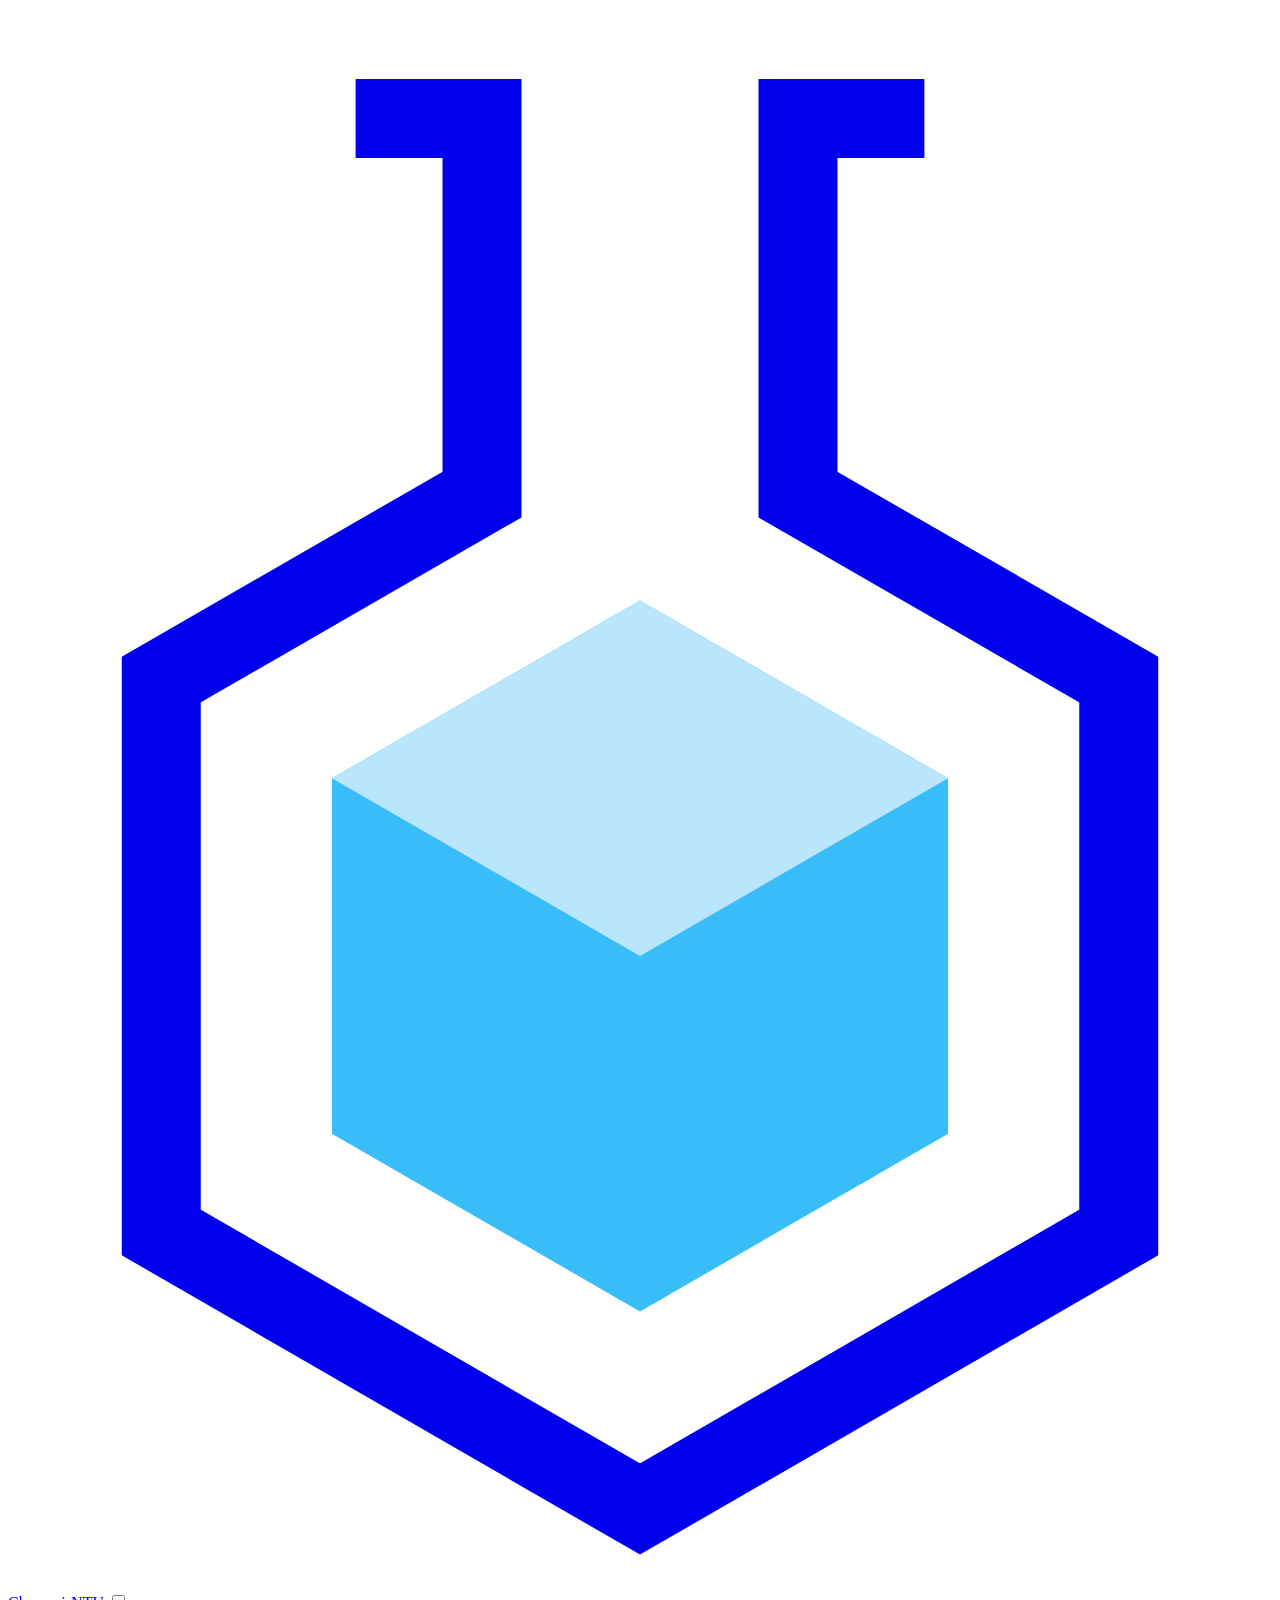
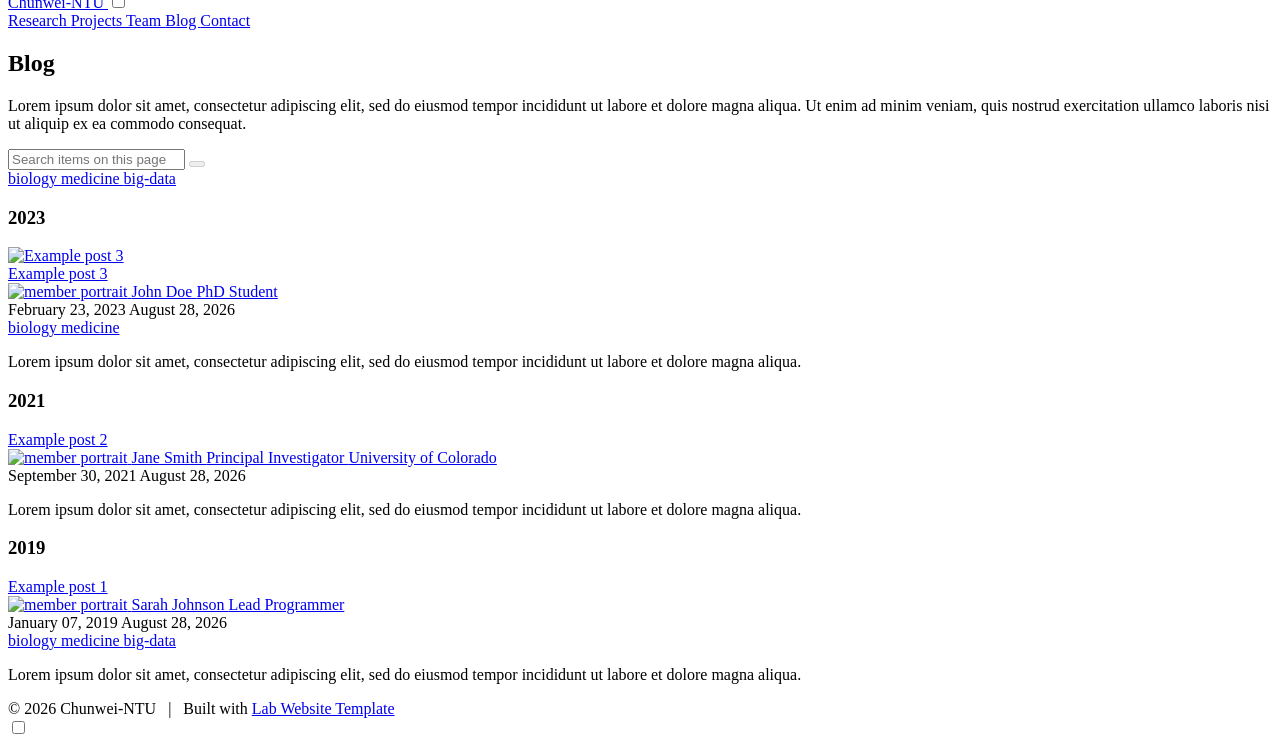
==== blog/index.html @ d424c12c "Deploying to gh-pages from @ Chunwei-NTU/NTUPEL-website@e14e8156433c27e081225f0dc417c89a4d026424 🚀" ====
<!DOCTYPE html>
<html lang="en" data-dark="false">
  <head>
<meta http-equiv="Content-Type" content="text/html; charset=UTF-8">
  <!--
  put your analytics (e.g. Google Analytics) tracking code here
-->

  <!--
  put your search engine verification (e.g. Google Search Console) tag here
-->

  






























<meta name="viewport" content="width=device-width, initial-scale=1">

<title>Blog | Chunwei-NTU</title>

<link rel="icon" href="/NTUPEL-website/images/icon.png">

<meta name="title" content="Blog">
<meta name="description" content="An engaging 1-3 sentence description of your lab.">

<meta property="og:title" content="Blog">
<meta property="og:site_title" content="Chunwei-NTU">
<meta property="og:description" content="An engaging 1-3 sentence description of your lab.">
<meta property="og:url" content="https://chunwei-ntu.github.io/NTUPEL-website">
<meta property="og:image" content="/NTUPEL-website/images/share.jpg">
<meta property="og:locale" content="en_US">

<meta property="twitter:title" content="Blog">
<meta property="twitter:description" content="An engaging 1-3 sentence description of your lab.">
<meta property="twitter:url" content="https://chunwei-ntu.github.io/NTUPEL-website">
<meta property="twitter:card" content="summary_large_image">
<meta property="twitter:image" content="/NTUPEL-website/images/share.jpg">


  <meta property="og:type" content="website">


<script type="application/ld+json">
  {
    "@context": "https://schema.org",
    
      "@type": "WebSite",
    
    "name": "Blog",
    "description": "An engaging 1-3 sentence description of your lab.",
    "headline": "Blog",
    "publisher": {
      "@type": "Organization",
      "logo": { "@type": "ImageObject", "url": "/NTUPEL-website/images/icon.png" }
    },
    "url": "https://chunwei-ntu.github.io/NTUPEL-website"
  }
</script>

<link rel="alternate" type="application/rss+xml" href="https://chunwei-ntu.github.io/NTUPEL-website/feed.xml">

  <!-- Google Fonts -->
<!-- automatically get url from fonts used in theme file -->

<link rel="preconnect" href="https://fonts.gstatic.com">
<link href="https://fonts.googleapis.com/css2?display=swap&&family=Barlow:ital,wght@0,200;0,400;0,500;0,600;1,200;1,400;1,500;1,600&amp;family=Roboto+Mono:ital,wght@0,200;0,400;0,500;0,600;1,200;1,400;1,500;1,600" rel="stylesheet">

<!-- Font Awesome icons (load asynchronously due to size) -->

<link href="https://use.fontawesome.com/releases/v6.7.0/css/all.css" rel="stylesheet" media="none" onload="this.removeAttribute('media'); this.onload = null;">
<noscript>
  <link href="https://use.fontawesome.com/releases/v6.7.0/css/all.css" rel="stylesheet">
</noscript>

  <!-- third party styles -->
<!-- https://stylishthemes.github.io/Syntax-Themes/pygments/ -->
<link href="https://cdn.jsdelivr.net/gh/StylishThemes/Syntax-Themes/pygments/css-github/pygments-tomorrow-night-eighties.css" rel="stylesheet">

<!-- include all sass in styles folder -->


  
    <link href="/NTUPEL-website/_styles/-theme.css" rel="stylesheet">
  

  
    <link href="/NTUPEL-website/_styles/alert.css" rel="stylesheet">
  

  
    <link href="/NTUPEL-website/_styles/all.css" rel="stylesheet">
  

  
    <link href="/NTUPEL-website/_styles/anchor.css" rel="stylesheet">
  

  
    <link href="/NTUPEL-website/_styles/background.css" rel="stylesheet">
  

  
    <link href="/NTUPEL-website/_styles/body.css" rel="stylesheet">
  

  
    <link href="/NTUPEL-website/_styles/bold.css" rel="stylesheet">
  

  
    <link href="/NTUPEL-website/_styles/button.css" rel="stylesheet">
  

  
    <link href="/NTUPEL-website/_styles/card.css" rel="stylesheet">
  

  
    <link href="/NTUPEL-website/_styles/checkbox.css" rel="stylesheet">
  

  
    <link href="/NTUPEL-website/_styles/citation.css" rel="stylesheet">
  

  
    <link href="/NTUPEL-website/_styles/code.css" rel="stylesheet">
  

  
    <link href="/NTUPEL-website/_styles/cols.css" rel="stylesheet">
  

  
    <link href="/NTUPEL-website/_styles/dark-toggle.css" rel="stylesheet">
  

  
    <link href="/NTUPEL-website/_styles/details.css" rel="stylesheet">
  

  
    <link href="/NTUPEL-website/_styles/feature.css" rel="stylesheet">
  

  
    <link href="/NTUPEL-website/_styles/figure.css" rel="stylesheet">
  

  
    <link href="/NTUPEL-website/_styles/float.css" rel="stylesheet">
  

  
    <link href="/NTUPEL-website/_styles/font.css" rel="stylesheet">
  

  
    <link href="/NTUPEL-website/_styles/footer.css" rel="stylesheet">
  

  
    <link href="/NTUPEL-website/_styles/form.css" rel="stylesheet">
  

  
    <link href="/NTUPEL-website/_styles/grid.css" rel="stylesheet">
  

  
    <link href="/NTUPEL-website/_styles/header.css" rel="stylesheet">
  

  
    <link href="/NTUPEL-website/_styles/heading.css" rel="stylesheet">
  

  
    <link href="/NTUPEL-website/_styles/highlight.css" rel="stylesheet">
  

  
    <link href="/NTUPEL-website/_styles/icon.css" rel="stylesheet">
  

  
    <link href="/NTUPEL-website/_styles/image.css" rel="stylesheet">
  

  
    <link href="/NTUPEL-website/_styles/link.css" rel="stylesheet">
  

  
    <link href="/NTUPEL-website/_styles/list.css" rel="stylesheet">
  

  
    <link href="/NTUPEL-website/_styles/main.css" rel="stylesheet">
  

  
    <link href="/NTUPEL-website/_styles/paragraph.css" rel="stylesheet">
  

  
    <link href="/NTUPEL-website/_styles/portrait.css" rel="stylesheet">
  

  
    <link href="/NTUPEL-website/_styles/post-excerpt.css" rel="stylesheet">
  

  
    <link href="/NTUPEL-website/_styles/post-info.css" rel="stylesheet">
  

  
    <link href="/NTUPEL-website/_styles/post-nav.css" rel="stylesheet">
  

  
    <link href="/NTUPEL-website/_styles/quote.css" rel="stylesheet">
  

  
    <link href="/NTUPEL-website/_styles/rule.css" rel="stylesheet">
  

  
    <link href="/NTUPEL-website/_styles/search-box.css" rel="stylesheet">
  

  
    <link href="/NTUPEL-website/_styles/search-info.css" rel="stylesheet">
  

  
    <link href="/NTUPEL-website/_styles/section.css" rel="stylesheet">
  

  
    <link href="/NTUPEL-website/_styles/table.css" rel="stylesheet">
  

  
    <link href="/NTUPEL-website/_styles/tags.css" rel="stylesheet">
  

  
    <link href="/NTUPEL-website/_styles/textbox.css" rel="stylesheet">
  

  
    <link href="/NTUPEL-website/_styles/tooltip.css" rel="stylesheet">
  

  
    <link href="/NTUPEL-website/_styles/util.css" rel="stylesheet">
  

  

  

  

  

  

  

  

  

  

  

  

  

  

  

  

  

  

  

  

  

  

  

  

  

  

  

  


<!-- include all css in styles folder -->



  <!-- third party scripts -->
<script src="https://unpkg.com/@popperjs/core@2" defer></script>
<script src="https://unpkg.com/tippy.js@6" defer></script>
<script src="https://unpkg.com/mark.js@8" defer></script>

<!-- include all js in scripts folder -->


  <script src="/NTUPEL-website/_scripts/anchors.js"></script>

  <script src="/NTUPEL-website/_scripts/dark-mode.js"></script>

  <script src="/NTUPEL-website/_scripts/fetch-tags.js"></script>

  <script src="/NTUPEL-website/_scripts/search.js"></script>

  <script src="/NTUPEL-website/_scripts/site-search.js"></script>

  <script src="/NTUPEL-website/_scripts/table-wrap.js"></script>

  <script src="/NTUPEL-website/_scripts/tooltip.js"></script>


</head>

  <body>
    







<header class="background" style="--image: url('/NTUPEL-website/images/background.jpg')" data-dark="true">
  <a href="/NTUPEL-website/" class="home">
    
      <span class="logo">
        
          <svg xmlns="http://www.w3.org/2000/svg" viewbox="-40 -60 80 100">
  <style>
    .bubble {
      animation: float 2s ease-out both infinite var(--delay);
    }
    @keyframes float {
      0% {
        opacity: 0;
      }
      50% {
        transform: translateY(0);
        opacity: 0;
      }
      75% {
        opacity: 1;
      }
      100% {
        opacity: 0;
        transform: translateY(-40px);
      }
    }
  </style>
  <g fill="currentColor" opacity="0.5">
    <circle class="bubble" cx="0" cy="-10" r="3" style="--delay: 0.1s"></circle>
    <circle class="bubble" cx="0" cy="-10" r="3" style="--delay: 0.4s"></circle>
    <circle class="bubble" cx="0" cy="-10" r="3" style="--delay: 1.1s"></circle>
  </g>
  <path fill="#38bdf8" d="
      M 0 -22.5
      L -19.5 -11.25
      L -19.5 11.25
      L 0 22.5
      L 19.5 11.25
      L 19.5 -11.25
      z
    "></path>
  <path fill="#bae6fd" d="
      M 0 -22.5
      L -19.5 -11.25
      L 0 0
      L 19.5 -11.25
      z
    "></path>
  <path fill="none" stroke="currentColor" stroke-width="5" d="
      M -18 -53
      L -10 -53
      L -10 -29.2
      L -30.3 -17.5
      L -30.3 17.5
      L 0 35
      L 30.3 17.5
      L 30.3 -17.5
      L 10 -29.2
      L 10 -53
      L 18 -53
    "></path>
</svg>

        
      </span>
    
    
      <span class="title-text" data-tooltip="Home">
        
          <span class="title">Chunwei-NTU</span>
        
        
      </span>
    
  </a>

  <input class="nav-toggle" type="checkbox" aria-label="show/hide nav">

  <nav>
    
    
      
        <a href="/NTUPEL-website/research/" data-tooltip="Published works">
          Research
        </a>
      
    
      
        <a href="/NTUPEL-website/projects/" data-tooltip="Software, datasets, and more">
          Projects
        </a>
      
    
      
        <a href="/NTUPEL-website/team/" data-tooltip="About our team">
          Team
        </a>
      
    
      
        <a href="/NTUPEL-website/blog/" data-tooltip="Musings and miscellany">
          Blog
        </a>
      
    
      
        <a href="/NTUPEL-website/contact/" data-tooltip="Email, address, and location">
          Contact
        </a>
      
    
  </nav>
</header>

    <main>
      <!--
  modify main content of page:
  - add section breaks
  - attach section properties
  - filter out blank sections
-->






  
  
  

  <section class="background" data-size="page">
    <h1 id="blog">
<i class="icon fa-solid fa-feather-pointed"></i>Blog</h1>

<p>Lorem ipsum dolor sit amet, consectetur adipiscing elit, sed do eiusmod tempor incididunt ut labore et dolore magna aliqua.
Ut enim ad minim veniam, quis nostrud exercitation ullamco laboris nisi ut aliquip ex ea commodo consequat.</p>
  </section>

  
  
  

  <section class="background" data-size="page">
    <!--
  <background></background>
  <dark></dark>
  <size></size>
-->

<div class="search-box">
  <input type="text" class="search-input" oninput="onSearchInput(this)" placeholder="Search items on this page">
  <button disabled data-tooltip="Clear search" aria-label="clear search" onclick="onSearchClear()">
    <i class="icon fa-solid fa-magnifying-glass"></i>
  </button>
</div>

<div class="tags">
    
      <a href="/NTUPEL-website/blog/?search=%22tag:%20biology%22" class="tag" data-tooltip='Show items with the tag "biology"'>
        biology
      </a>
    
      <a href="/NTUPEL-website/blog/?search=%22tag:%20medicine%22" class="tag" data-tooltip='Show items with the tag "medicine"'>
        medicine
      </a>
    
      <a href="/NTUPEL-website/blog/?search=%22tag:%20big-data%22" class="tag" data-tooltip='Show items with the tag "big-data"'>
        big-data
      </a>
    
  </div>

<div class="search-info"></div>

<h3 id="2023">2023</h3>

<div class="post-excerpt-container">
  <div class="post-excerpt">
    
    
    

    
      <a href="/NTUPEL-website/2023/02/23/example-post-3.html" class="post-excerpt-image" aria-label="Example post 3">
        <img src="/NTUPEL-website/images/photo.jpg" alt="Example post 3" loading="lazy" onerror="this.src = '/NTUPEL-website/images/fallback.svg'; this.onerror = null;">
      </a>
    

    <div class="post-excerpt-text">
      <a href="/NTUPEL-website/2023/02/23/example-post-3.html">Example post 3</a>

      <div class="post-info">
  
    
    
      
      
        



<div class="portrait-wrapper">
  <a href="/NTUPEL-website/members/john-doe.html" class="portrait" data-style="tiny" aria-label="John Doe">
    
      <i class="icon fa-solid fa-graduation-cap"></i>
    

    <img src="/NTUPEL-website/images/photo.jpg" class="portrait-image" alt="member portrait" loading="lazy" onerror="this.src = '/NTUPEL-website/images/fallback.svg'; this.onerror = null;">

    
      <span class="portrait-name">
        John Doe
      </span>
    

    
      <span class="portrait-description">
        PhD Student
      </span>
    

    
  </a>
</div>

      
    
  

  
  

  
    <span data-tooltip="Originally published on">
      <i class="icon fa-regular fa-calendar"></i>
      <span>February 23, 2023</span>
    </span>
  

  
    <span data-tooltip="Last updated on">
      <i class="icon fa-solid fa-clock-rotate-left"></i>
      <span>August 28, 2026</span>
    </span>
  
</div>


  


  <div class="tags">
    
      <a href="/NTUPEL-website/blog?search=%22tag:%20biology%22" class="tag" data-tooltip='Show items with the tag "biology"'>
        biology
      </a>
    
      <a href="/NTUPEL-website/blog?search=%22tag:%20medicine%22" class="tag" data-tooltip='Show items with the tag "medicine"'>
        medicine
      </a>
    
  </div>





      
      
      <p data-search="Lorem ipsum dolor sit amet, consectetur adipiscing elit, sed do eiusmod tempor incididunt ut labore et dolore magna aliqua.">
        Lorem ipsum dolor sit amet, consectetur adipiscing elit, sed do eiusmod tempor incididunt ut labore et dolore magna aliqua.

      </p>
    </div>
  </div>
</div>

<h3 id="2021">2021</h3>

<div class="post-excerpt-container">
  <div class="post-excerpt">
    
    
    

    

    <div class="post-excerpt-text">
      <a href="/NTUPEL-website/2021/09/30/example-post-2.html">Example post 2</a>

      <div class="post-info">
  
    
    
      
      
        



<div class="portrait-wrapper">
  <a href="/NTUPEL-website/members/jane-smith.html" class="portrait" data-style="tiny" aria-label="Jane Smith">
    
      <i class="icon fa-solid fa-microscope"></i>
    

    <img src="/NTUPEL-website/images/photo.jpg" class="portrait-image" alt="member portrait" loading="lazy" onerror="this.src = '/NTUPEL-website/images/fallback.svg'; this.onerror = null;">

    
      <span class="portrait-name">
        Jane Smith
      </span>
    

    
      <span class="portrait-description">
        Principal Investigator
      </span>
    

    
      <span class="portrait-affiliation">
        University of Colorado
      </span>
    
  </a>
</div>

      
    
  

  
  

  
    <span data-tooltip="Originally published on">
      <i class="icon fa-regular fa-calendar"></i>
      <span>September 30, 2021</span>
    </span>
  

  
    <span data-tooltip="Last updated on">
      <i class="icon fa-solid fa-clock-rotate-left"></i>
      <span>August 28, 2026</span>
    </span>
  
</div>


  






      
      
      <p data-search="Lorem ipsum dolor sit amet, consectetur adipiscing elit, sed do eiusmod tempor incididunt ut labore et dolore magna aliqua.">
        Lorem ipsum dolor sit amet, consectetur adipiscing elit, sed do eiusmod tempor incididunt ut labore et dolore magna aliqua.

      </p>
    </div>
  </div>
</div>

<h3 id="2019">2019</h3>

<div class="post-excerpt-container">
  <div class="post-excerpt">
    
    
    

    

    <div class="post-excerpt-text">
      <a href="/NTUPEL-website/2019/01/07/example-post-1.html">Example post 1</a>

      <div class="post-info">
  
    
    
      
      
        



<div class="portrait-wrapper">
  <a href="/NTUPEL-website/members/sarah-johnson.html" class="portrait" data-style="tiny" aria-label="Sarah Johnson">
    
      <i class="icon fa-solid fa-code"></i>
    

    <img src="/NTUPEL-website/images/photo.jpg" class="portrait-image" alt="member portrait" loading="lazy" onerror="this.src = '/NTUPEL-website/images/fallback.svg'; this.onerror = null;">

    
      <span class="portrait-name">
        Sarah Johnson
      </span>
    

    
      <span class="portrait-description">
        Lead Programmer
      </span>
    

    
  </a>
</div>

      
    
  

  
  

  
    <span data-tooltip="Originally published on">
      <i class="icon fa-regular fa-calendar"></i>
      <span>January 07, 2019</span>
    </span>
  

  
    <span data-tooltip="Last updated on">
      <i class="icon fa-solid fa-clock-rotate-left"></i>
      <span>August 28, 2026</span>
    </span>
  
</div>


  


  <div class="tags">
    
      <a href="/NTUPEL-website/blog?search=%22tag:%20biology%22" class="tag" data-tooltip='Show items with the tag "biology"'>
        biology
      </a>
    
      <a href="/NTUPEL-website/blog?search=%22tag:%20medicine%22" class="tag" data-tooltip='Show items with the tag "medicine"'>
        medicine
      </a>
    
      <a href="/NTUPEL-website/blog?search=%22tag:%20big-data%22" class="tag" data-tooltip='Show items with the tag "big-data"'>
        big-data
      </a>
    
  </div>





      
      
      <p data-search="Lorem ipsum dolor sit amet, consectetur adipiscing elit, sed do eiusmod tempor incididunt ut labore et dolore magna aliqua.">
        Lorem ipsum dolor sit amet, consectetur adipiscing elit, sed do eiusmod tempor incididunt ut labore et dolore magna aliqua.

      </p>
    </div>
  </div>
</div>
  </section>


    </main>
    


<footer class="background" style="--image: url('/NTUPEL-website/images/background.jpg')" data-dark="true" data-size="wide">
  <!--
    <div>
      Extra details like contact info or address
    </div>
  -->

  <div>
    
      
      
      



  <div class="button-wrapper">
    <a class="button" href="mailto:contact@Chunwei-NTU.com" data-tooltip="Email" data-style="bare" aria-label="Email">
      <i class="icon fa-solid fa-envelope"></i>
      
    </a>
  </div>


    
      
      
      



  <div class="button-wrapper">
    <a class="button" href="https://orcid.org/0000-0001-8713-9213" data-tooltip="ORCID" data-style="bare" aria-label="ORCID">
      <i class="icon fa-brands fa-orcid"></i>
      
    </a>
  </div>


    
      
      
      



  <div class="button-wrapper">
    <a class="button" href="https://scholar.google.com/citations?user=ETJoidYAAAAJ" data-tooltip="Google Scholar" data-style="bare" aria-label="Google Scholar">
      <i class="icon fa-brands fa-google"></i>
      
    </a>
  </div>


    
      
      
      



  <div class="button-wrapper">
    <a class="button" href="https://github.com/Chunwei-NTU" data-tooltip="GitHub" data-style="bare" aria-label="GitHub">
      <i class="icon fa-brands fa-github"></i>
      
    </a>
  </div>


    
      
      
      



  <div class="button-wrapper">
    <a class="button" href="https://twitter.com/Chunwei-NTU" data-tooltip="Twitter" data-style="bare" aria-label="Twitter">
      <i class="icon fa-brands fa-twitter"></i>
      
    </a>
  </div>


    
      
      
      



  <div class="button-wrapper">
    <a class="button" href="https://youtube.com/Chunwei-NTU" data-tooltip="YouTube" data-style="bare" aria-label="YouTube">
      <i class="icon fa-brands fa-youtube"></i>
      
    </a>
  </div>


    
  </div>

  <div>
    © 2026
    Chunwei-NTU
      |   Built with
    <a href="https://github.com/greenelab/lab-website-template">
      Lab Website Template
    </a>
  </div>

  <input type="checkbox" class="dark-toggle" data-tooltip="Dark mode" aria-label="toggle dark mode" oninput="onDarkToggleChange(event)">
</footer>

  </body>
</html>
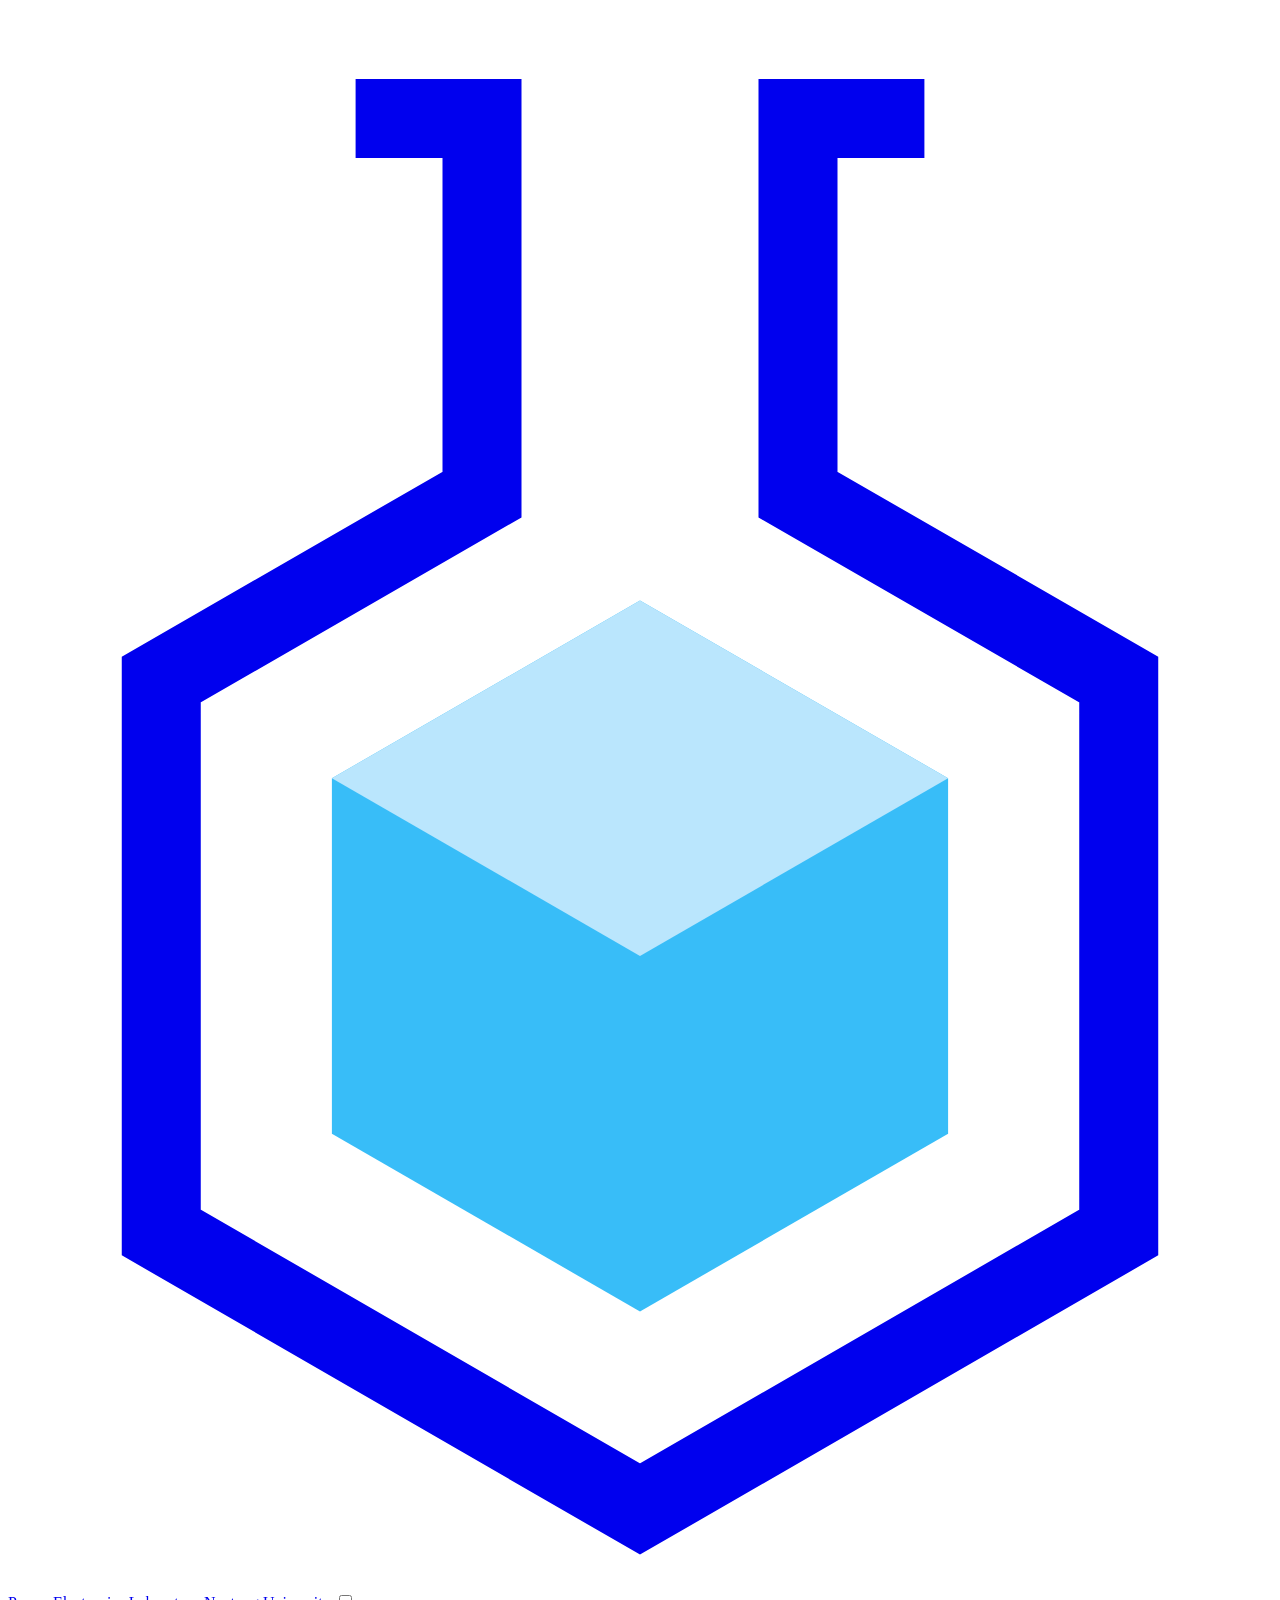
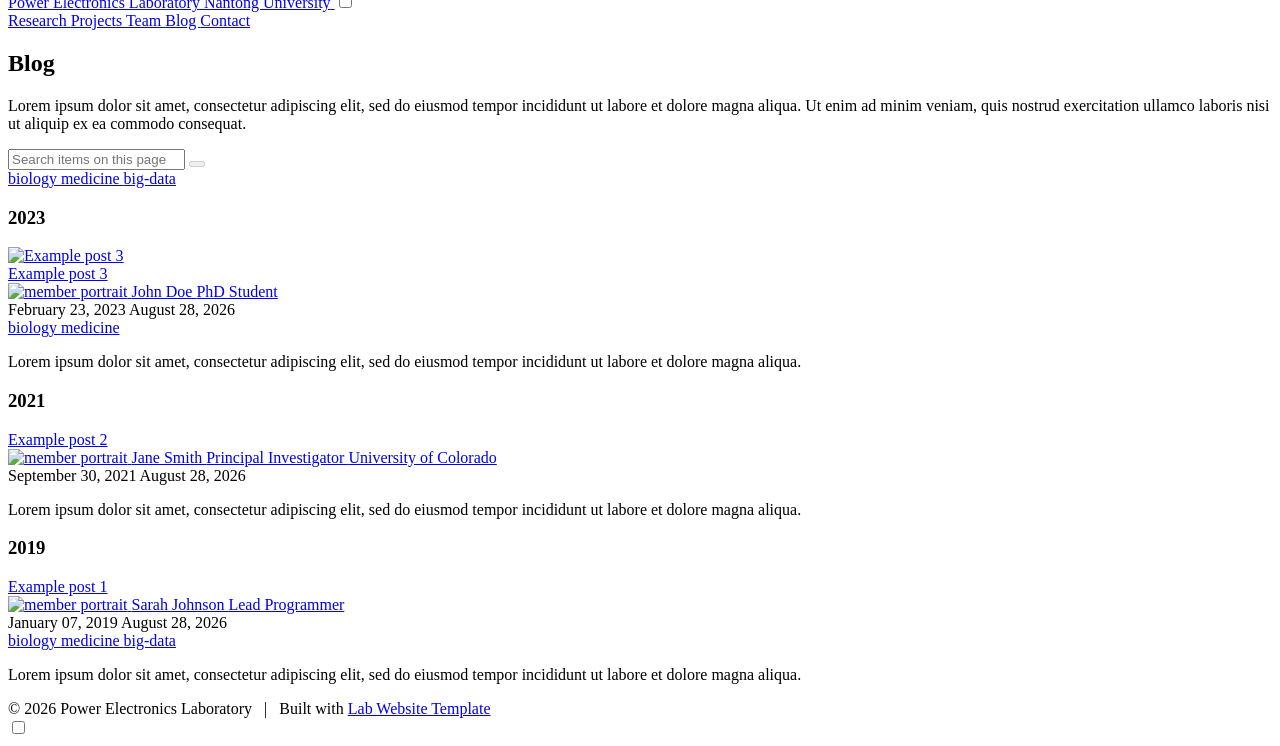
==== commit acb12634: "Deploying to gh-pages from @ Chunwei-NTU/NTUPEL-website@fa2b110ca2f091cca5efcd82a980ca6ab1987828 🚀" ====
--- a/blog/index.html
+++ b/blog/index.html
@@ -43,22 +43,22 @@
 
 <meta name="viewport" content="width=device-width, initial-scale=1">
 
-<title>Blog | Chunwei-NTU</title>
+<title>Blog | Power Electronics Laboratory</title>
 
 <link rel="icon" href="/NTUPEL-website/images/icon.png">
 
 <meta name="title" content="Blog">
-<meta name="description" content="An engaging 1-3 sentence description of your lab.">
+<meta name="description" content="Nantong University. An engaging 1-3 sentence description of your lab.">
 
 <meta property="og:title" content="Blog">
-<meta property="og:site_title" content="Chunwei-NTU">
-<meta property="og:description" content="An engaging 1-3 sentence description of your lab.">
+<meta property="og:site_title" content="Power Electronics Laboratory">
+<meta property="og:description" content="Nantong University. An engaging 1-3 sentence description of your lab.">
 <meta property="og:url" content="https://chunwei-ntu.github.io/NTUPEL-website">
 <meta property="og:image" content="/NTUPEL-website/images/share.jpg">
 <meta property="og:locale" content="en_US">
 
 <meta property="twitter:title" content="Blog">
-<meta property="twitter:description" content="An engaging 1-3 sentence description of your lab.">
+<meta property="twitter:description" content="Nantong University. An engaging 1-3 sentence description of your lab.">
 <meta property="twitter:url" content="https://chunwei-ntu.github.io/NTUPEL-website">
 <meta property="twitter:card" content="summary_large_image">
 <meta property="twitter:image" content="/NTUPEL-website/images/share.jpg">
@@ -74,7 +74,7 @@
       "@type": "WebSite",
     
     "name": "Blog",
-    "description": "An engaging 1-3 sentence description of your lab.",
+    "description": "Nantong University. An engaging 1-3 sentence description of your lab.",
     "headline": "Blog",
     "publisher": {
       "@type": "Organization",
@@ -448,8 +448,10 @@
     
       <span class="title-text" data-tooltip="Home">
         
-          <span class="title">Chunwei-NTU</span>
+          <span class="title">Power Electronics Laboratory</span>
         
+        
+          <span class="subtitle">Nantong University</span>
         
       </span>
     
@@ -960,7 +962,7 @@
 
   <div>
     © 2026
-    Chunwei-NTU
+    Power Electronics Laboratory
       |   Built with
     <a href="https://github.com/greenelab/lab-website-template">
       Lab Website Template
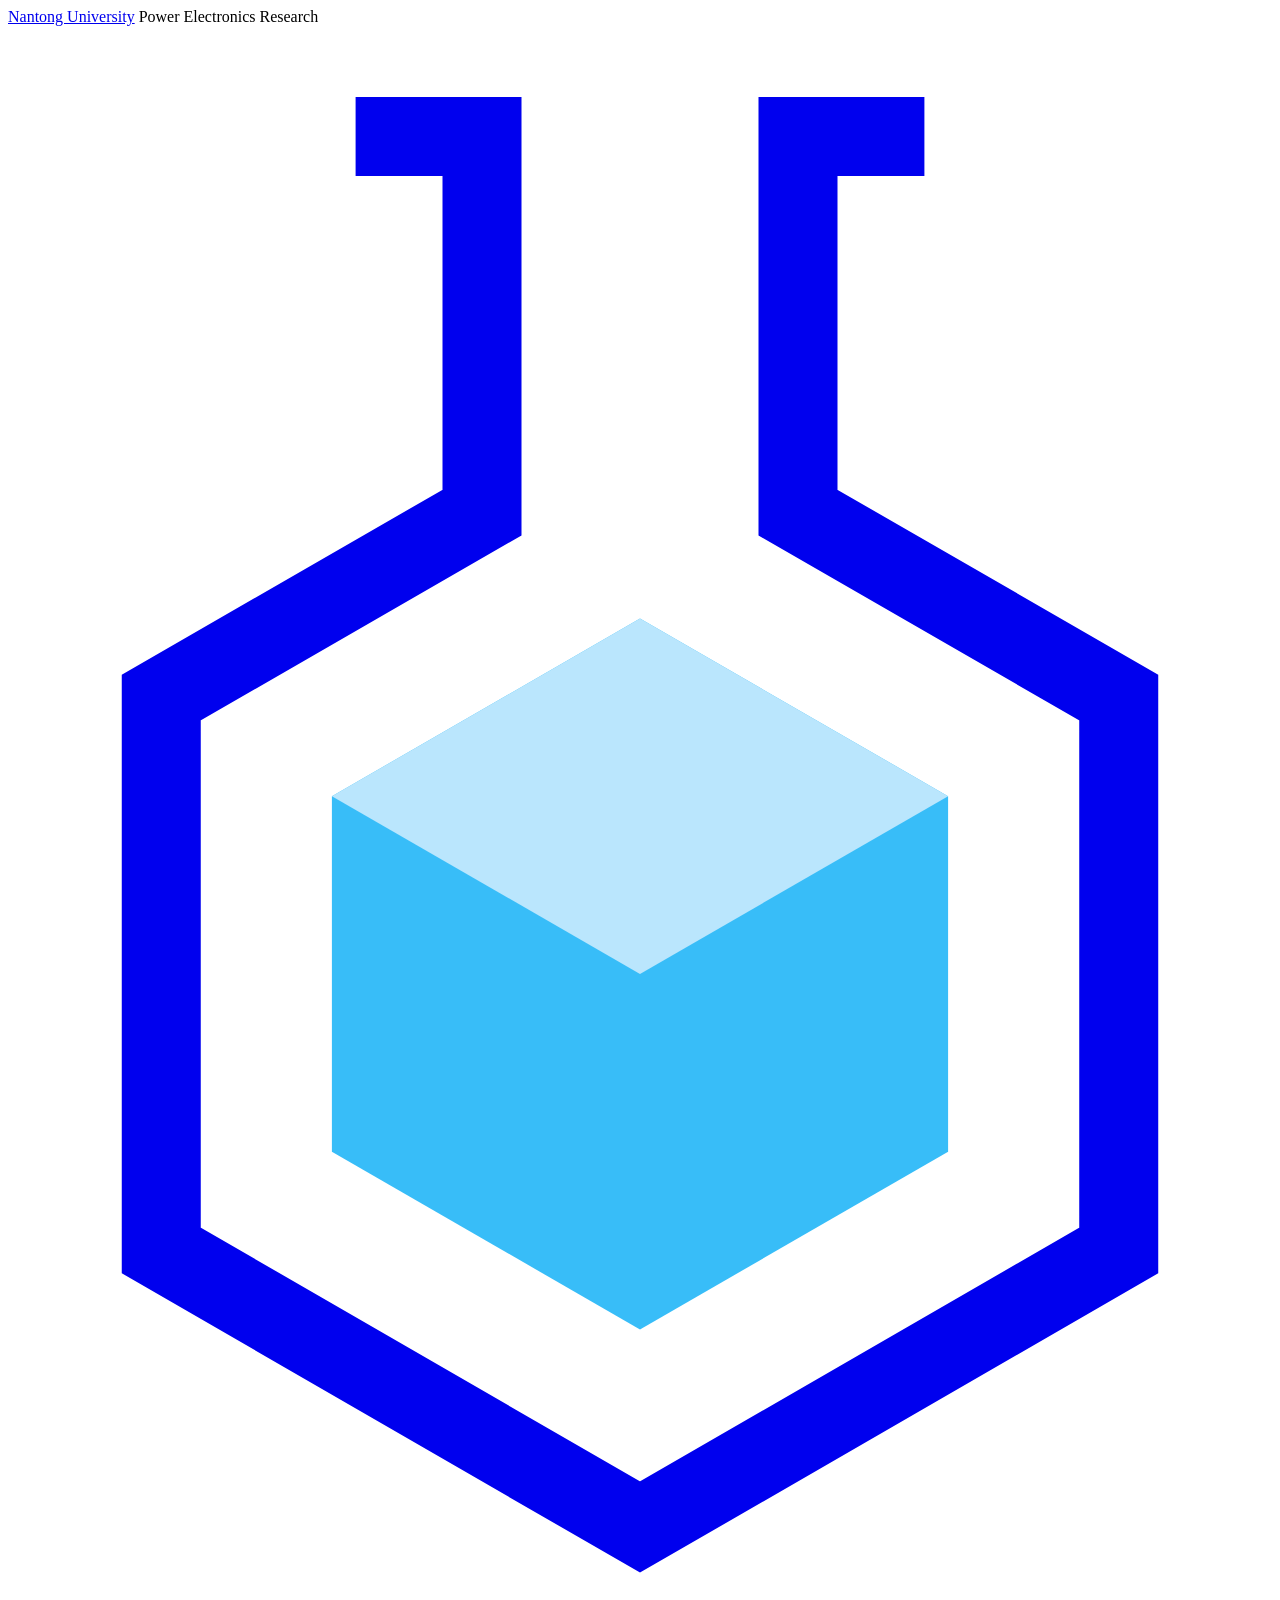
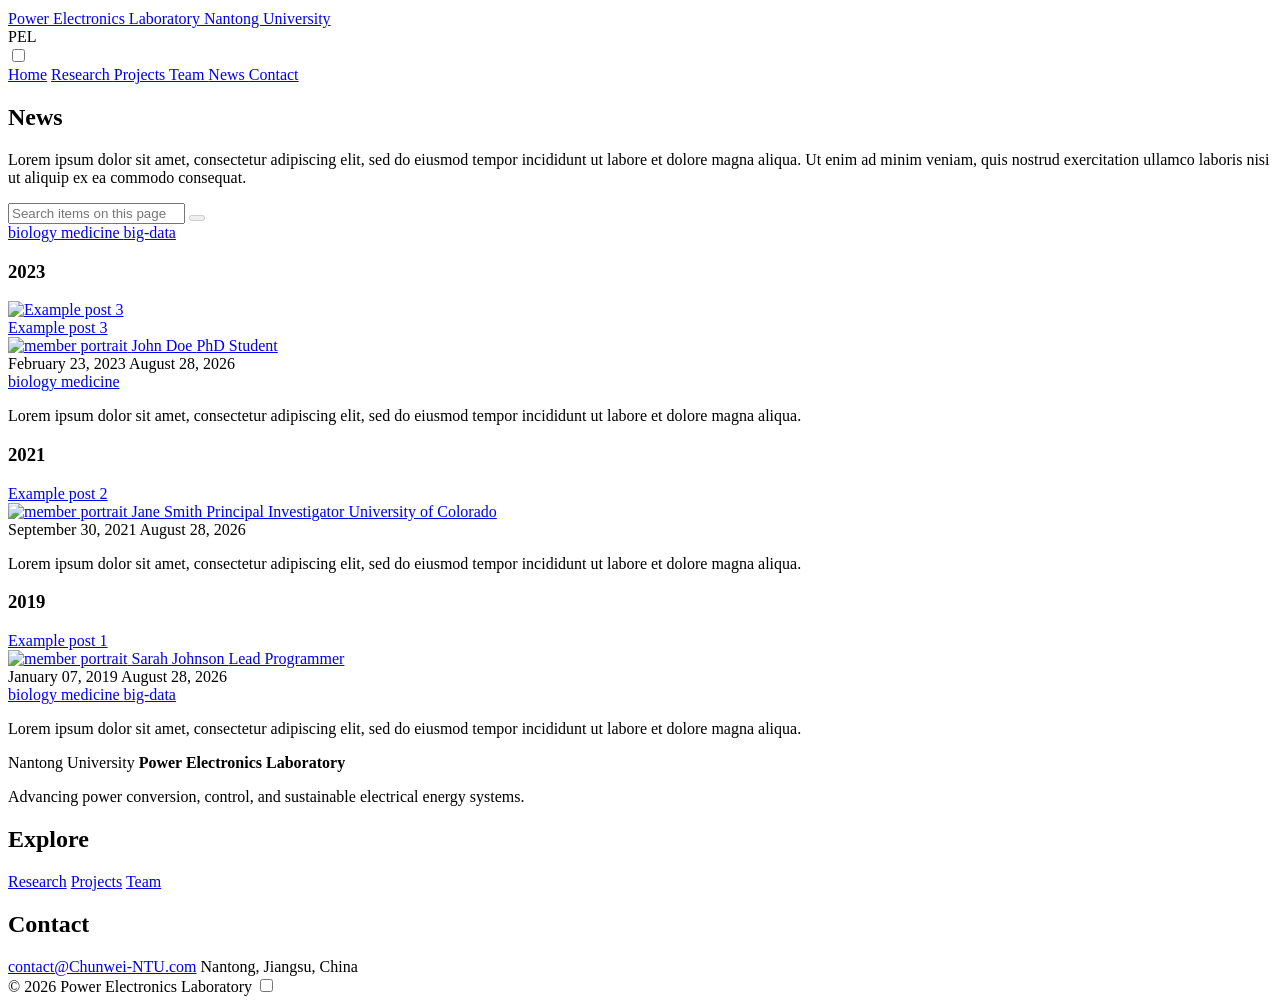
==== commit 0172c6bb: "Deploying to gh-pages from @ Chunwei-NTU/NTUPEL-website@c11e9afbf4c0e490af973304f8bd4c7b24d89365 🚀" ====
--- a/blog/index.html
+++ b/blog/index.html
@@ -43,22 +43,22 @@
 
 <meta name="viewport" content="width=device-width, initial-scale=1">
 
-<title>Blog | Power Electronics Laboratory</title>
+<title>News | Power Electronics Laboratory</title>
 
 <link rel="icon" href="/NTUPEL-website/images/icon.png">
 
-<meta name="title" content="Blog">
-<meta name="description" content="Nantong University. An engaging 1-3 sentence description of your lab.">
-
-<meta property="og:title" content="Blog">
+<meta name="title" content="News">
+<meta name="description" content="Nantong University. Power electronics research at Nantong University, advancing efficient power conversion, intelligent control, and sustainable energy systems.">
+
+<meta property="og:title" content="News">
 <meta property="og:site_title" content="Power Electronics Laboratory">
-<meta property="og:description" content="Nantong University. An engaging 1-3 sentence description of your lab.">
+<meta property="og:description" content="Nantong University. Power electronics research at Nantong University, advancing efficient power conversion, intelligent control, and sustainable energy systems.">
 <meta property="og:url" content="https://chunwei-ntu.github.io/NTUPEL-website">
 <meta property="og:image" content="/NTUPEL-website/images/share.jpg">
 <meta property="og:locale" content="en_US">
 
-<meta property="twitter:title" content="Blog">
-<meta property="twitter:description" content="Nantong University. An engaging 1-3 sentence description of your lab.">
+<meta property="twitter:title" content="News">
+<meta property="twitter:description" content="Nantong University. Power electronics research at Nantong University, advancing efficient power conversion, intelligent control, and sustainable energy systems.">
 <meta property="twitter:url" content="https://chunwei-ntu.github.io/NTUPEL-website">
 <meta property="twitter:card" content="summary_large_image">
 <meta property="twitter:image" content="/NTUPEL-website/images/share.jpg">
@@ -73,9 +73,9 @@
     
       "@type": "WebSite",
     
-    "name": "Blog",
-    "description": "Nantong University. An engaging 1-3 sentence description of your lab.",
-    "headline": "Blog",
+    "name": "News",
+    "description": "Nantong University. Power electronics research at Nantong University, advancing efficient power conversion, intelligent control, and sustainable energy systems.",
+    "headline": "News",
     "publisher": {
       "@type": "Organization",
       "logo": { "@type": "ImageObject", "url": "/NTUPEL-website/images/icon.png" }
@@ -167,6 +167,10 @@
   
 
   
+    <link href="/NTUPEL-website/_styles/eth-inspired.css" rel="stylesheet">
+  
+
+  
     <link href="/NTUPEL-website/_styles/feature.css" rel="stylesheet">
   
 
@@ -284,6 +288,8 @@
 
   
     <link href="/NTUPEL-website/_styles/util.css" rel="stylesheet">
+  
+
   
 
   
@@ -376,15 +382,20 @@
 
 
 
-
-
-
-<header class="background" style="--image: url('/NTUPEL-website/images/background.jpg')" data-dark="true">
-  <a href="/NTUPEL-website/" class="home">
-    
-      <span class="logo">
-        
-          <svg xmlns="http://www.w3.org/2000/svg" viewbox="-40 -60 80 100">
+<header class="site-header">
+  <div class="institution-bar">
+    <div class="header-shell">
+      <a href="https://www.ntu.edu.cn/" class="institution-link">Nantong University</a>
+      <span>Power Electronics Research</span>
+    </div>
+  </div>
+
+  <div class="brand-row header-shell">
+    <a href="/NTUPEL-website/" class="home" aria-label="Power Electronics Laboratory home">
+      
+        <span class="logo" aria-hidden="true">
+          
+            <svg xmlns="http://www.w3.org/2000/svg" viewbox="-40 -60 80 100">
   <style>
     .bubble {
       animation: float 2s ease-out both infinite var(--delay);
@@ -442,57 +453,57 @@
     "></path>
 </svg>
 
-        
+          
+        </span>
+      
+      <span class="title-text">
+        <span class="title">Power Electronics Laboratory</span>
+        <span class="subtitle">Nantong University</span>
       </span>
-    
-    
-      <span class="title-text" data-tooltip="Home">
-        
-          <span class="title">Power Electronics Laboratory</span>
-        
-        
-          <span class="subtitle">Nantong University</span>
-        
-      </span>
-    
-  </a>
-
-  <input class="nav-toggle" type="checkbox" aria-label="show/hide nav">
-
-  <nav>
-    
-    
-      
-        <a href="/NTUPEL-website/research/" data-tooltip="Published works">
-          Research
-        </a>
-      
-    
-      
-        <a href="/NTUPEL-website/projects/" data-tooltip="Software, datasets, and more">
-          Projects
-        </a>
-      
-    
-      
-        <a href="/NTUPEL-website/team/" data-tooltip="About our team">
-          Team
-        </a>
-      
-    
-      
-        <a href="/NTUPEL-website/blog/" data-tooltip="Musings and miscellany">
-          Blog
-        </a>
-      
-    
-      
-        <a href="/NTUPEL-website/contact/" data-tooltip="Email, address, and location">
-          Contact
-        </a>
-      
-    
-  </nav>
+    </a>
+    <div class="brand-mark" aria-hidden="true">PEL</div>
+  </div>
+
+  <div class="nav-row">
+    <div class="header-shell nav-shell">
+      <input class="nav-toggle" type="checkbox" aria-label="Show or hide navigation">
+      <nav aria-label="Primary navigation">
+        
+        <a href="/NTUPEL-website/">Home</a>
+        
+          
+            <a href="/NTUPEL-website/research/">
+              Research
+            </a>
+          
+        
+          
+            <a href="/NTUPEL-website/projects/">
+              Projects
+            </a>
+          
+        
+          
+            <a href="/NTUPEL-website/team/">
+              Team
+            </a>
+          
+        
+          
+            <a href="/NTUPEL-website/blog/" aria-current="page">
+              News
+            </a>
+          
+        
+          
+            <a href="/NTUPEL-website/contact/">
+              Contact
+            </a>
+          
+        
+      </nav>
+    </div>
+  </div>
 </header>
 
     <main>
@@ -513,8 +524,8 @@
   
 
   <section class="background" data-size="page">
-    <h1 id="blog">
-<i class="icon fa-solid fa-feather-pointed"></i>Blog</h1>
+    <h1 id="news">
+<i class="icon fa-regular fa-newspaper"></i>News</h1>
 
 <p>Lorem ipsum dolor sit amet, consectetur adipiscing elit, sed do eiusmod tempor incididunt ut labore et dolore magna aliqua.
 Ut enim ad minim veniam, quis nostrud exercitation ullamco laboris nisi ut aliquip ex ea commodo consequat.</p>
@@ -856,21 +867,30 @@
 
 
     </main>
-    
-
-
-<footer class="background" style="--image: url('/NTUPEL-website/images/background.jpg')" data-dark="true" data-size="wide">
-  <!--
+    <footer class="site-footer">
+  <div class="footer-grid">
+    <div class="footer-identity">
+      <span class="footer-kicker">Nantong University</span>
+      <strong>Power Electronics Laboratory</strong>
+      <p>Advancing power conversion, control, and sustainable electrical energy systems.</p>
+    </div>
+
     <div>
-      Extra details like contact info or address
+      <h2>Explore</h2>
+      <a href="/NTUPEL-website/research/">Research</a>
+      <a href="/NTUPEL-website/projects/">Projects</a>
+      <a href="/NTUPEL-website/team/">Team</a>
     </div>
-  -->
-
-  <div>
-    
-      
-      
-      
+
+    <div>
+      <h2>Contact</h2>
+      <a href="mailto:contact@Chunwei-NTU.com">contact@Chunwei-NTU.com</a>
+      <span>Nantong, Jiangsu, China</span>
+      <div class="footer-socials">
+        
+          
+          
+          
 
 
 
@@ -882,10 +902,10 @@
   </div>
 
 
-    
-      
-      
-      
+        
+          
+          
+          
 
 
 
@@ -897,10 +917,10 @@
   </div>
 
 
-    
-      
-      
-      
+        
+          
+          
+          
 
 
 
@@ -912,10 +932,10 @@
   </div>
 
 
-    
-      
-      
-      
+        
+          
+          
+          
 
 
 
@@ -927,10 +947,10 @@
   </div>
 
 
-    
-      
-      
-      
+        
+          
+          
+          
 
 
 
@@ -942,10 +962,10 @@
   </div>
 
 
-    
-      
-      
-      
+        
+          
+          
+          
 
 
 
@@ -957,19 +977,15 @@
   </div>
 
 
-    
-  </div>
-
-  <div>
-    © 2026
-    Power Electronics Laboratory
-      |   Built with
-    <a href="https://github.com/greenelab/lab-website-template">
-      Lab Website Template
-    </a>
-  </div>
-
-  <input type="checkbox" class="dark-toggle" data-tooltip="Dark mode" aria-label="toggle dark mode" oninput="onDarkToggleChange(event)">
+        
+      </div>
+    </div>
+  </div>
+
+  <div class="footer-bottom">
+    <span>© 2026 Power Electronics Laboratory</span>
+    <input type="checkbox" class="dark-toggle" data-tooltip="Dark mode" aria-label="Toggle dark mode" oninput="onDarkToggleChange(event)">
+  </div>
 </footer>
 
   </body>
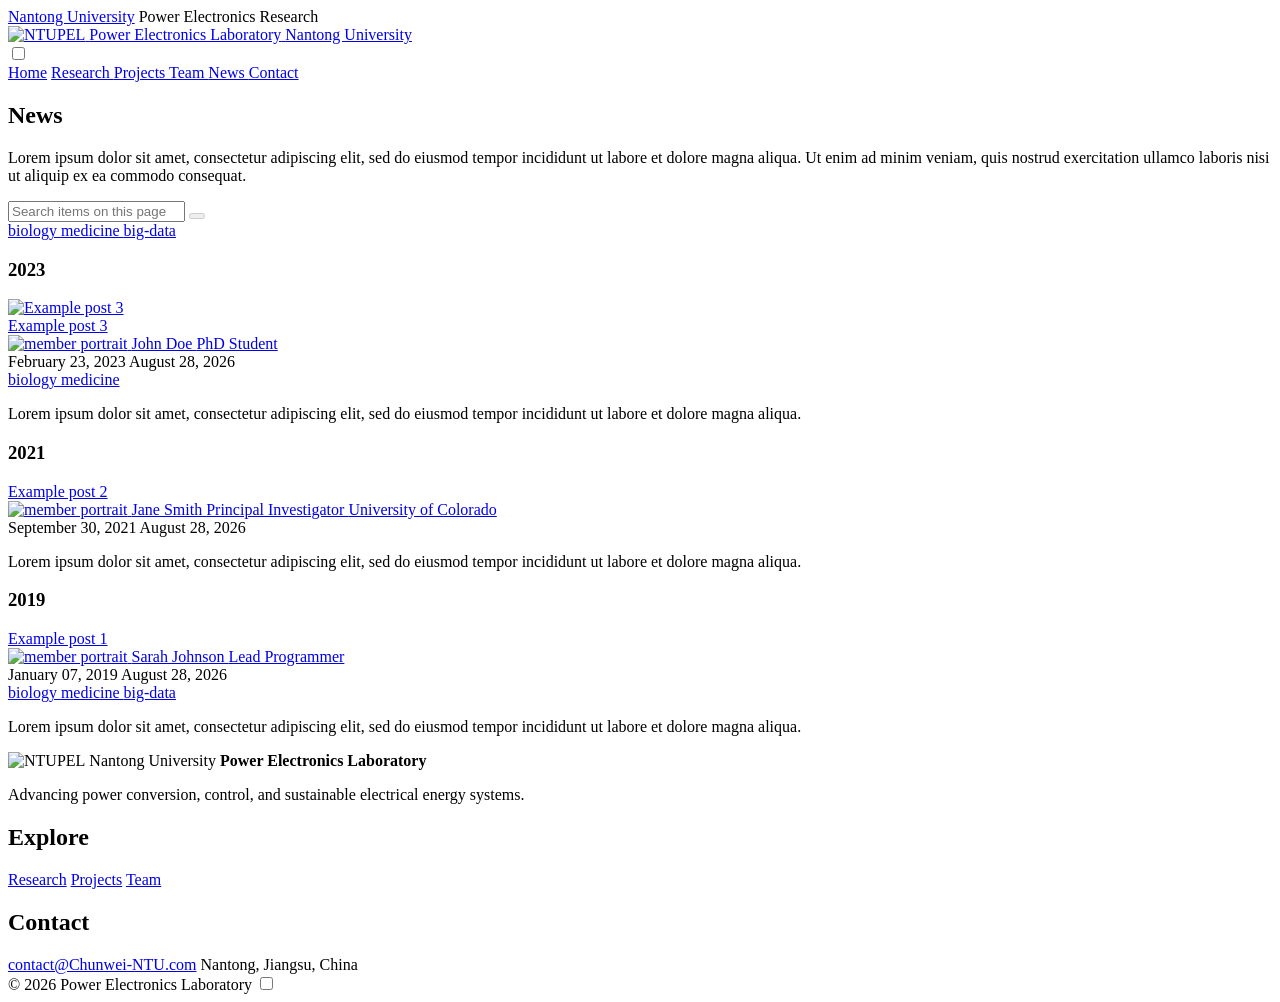
==== commit 2fa0b3dc: "Deploying to gh-pages from @ Chunwei-NTU/NTUPEL-website@e7d833ddfb2d804e2fd9aef677bf8d8566fa60ea 🚀" ====
--- a/blog/index.html
+++ b/blog/index.html
@@ -377,12 +377,7 @@
 </head>
 
   <body>
-    
-
-
-
-
-<header class="site-header">
+    <header class="site-header">
   <div class="institution-bar">
     <div class="header-shell">
       <a href="https://www.ntu.edu.cn/" class="institution-link">Nantong University</a>
@@ -392,76 +387,12 @@
 
   <div class="brand-row header-shell">
     <a href="/NTUPEL-website/" class="home" aria-label="Power Electronics Laboratory home">
-      
-        <span class="logo" aria-hidden="true">
-          
-            <svg xmlns="http://www.w3.org/2000/svg" viewbox="-40 -60 80 100">
-  <style>
-    .bubble {
-      animation: float 2s ease-out both infinite var(--delay);
-    }
-    @keyframes float {
-      0% {
-        opacity: 0;
-      }
-      50% {
-        transform: translateY(0);
-        opacity: 0;
-      }
-      75% {
-        opacity: 1;
-      }
-      100% {
-        opacity: 0;
-        transform: translateY(-40px);
-      }
-    }
-  </style>
-  <g fill="currentColor" opacity="0.5">
-    <circle class="bubble" cx="0" cy="-10" r="3" style="--delay: 0.1s"></circle>
-    <circle class="bubble" cx="0" cy="-10" r="3" style="--delay: 0.4s"></circle>
-    <circle class="bubble" cx="0" cy="-10" r="3" style="--delay: 1.1s"></circle>
-  </g>
-  <path fill="#38bdf8" d="
-      M 0 -22.5
-      L -19.5 -11.25
-      L -19.5 11.25
-      L 0 22.5
-      L 19.5 11.25
-      L 19.5 -11.25
-      z
-    "></path>
-  <path fill="#bae6fd" d="
-      M 0 -22.5
-      L -19.5 -11.25
-      L 0 0
-      L 19.5 -11.25
-      z
-    "></path>
-  <path fill="none" stroke="currentColor" stroke-width="5" d="
-      M -18 -53
-      L -10 -53
-      L -10 -29.2
-      L -30.3 -17.5
-      L -30.3 17.5
-      L 0 35
-      L 30.3 17.5
-      L 30.3 -17.5
-      L 10 -29.2
-      L 10 -53
-      L 18 -53
-    "></path>
-</svg>
-
-          
-        </span>
-      
+      <img class="lab-wordmark" src="/NTUPEL-website/images/brand/ntupel-horizontal.png" alt="NTUPEL" width="963" height="150">
       <span class="title-text">
         <span class="title">Power Electronics Laboratory</span>
         <span class="subtitle">Nantong University</span>
       </span>
     </a>
-    <div class="brand-mark" aria-hidden="true">PEL</div>
   </div>
 
   <div class="nav-row">
@@ -870,6 +801,7 @@
     <footer class="site-footer">
   <div class="footer-grid">
     <div class="footer-identity">
+      <img class="footer-brand-logo" src="/NTUPEL-website/images/brand/ntupel-stacked.png" alt="NTUPEL" width="467" height="325">
       <span class="footer-kicker">Nantong University</span>
       <strong>Power Electronics Laboratory</strong>
       <p>Advancing power conversion, control, and sustainable electrical energy systems.</p>
